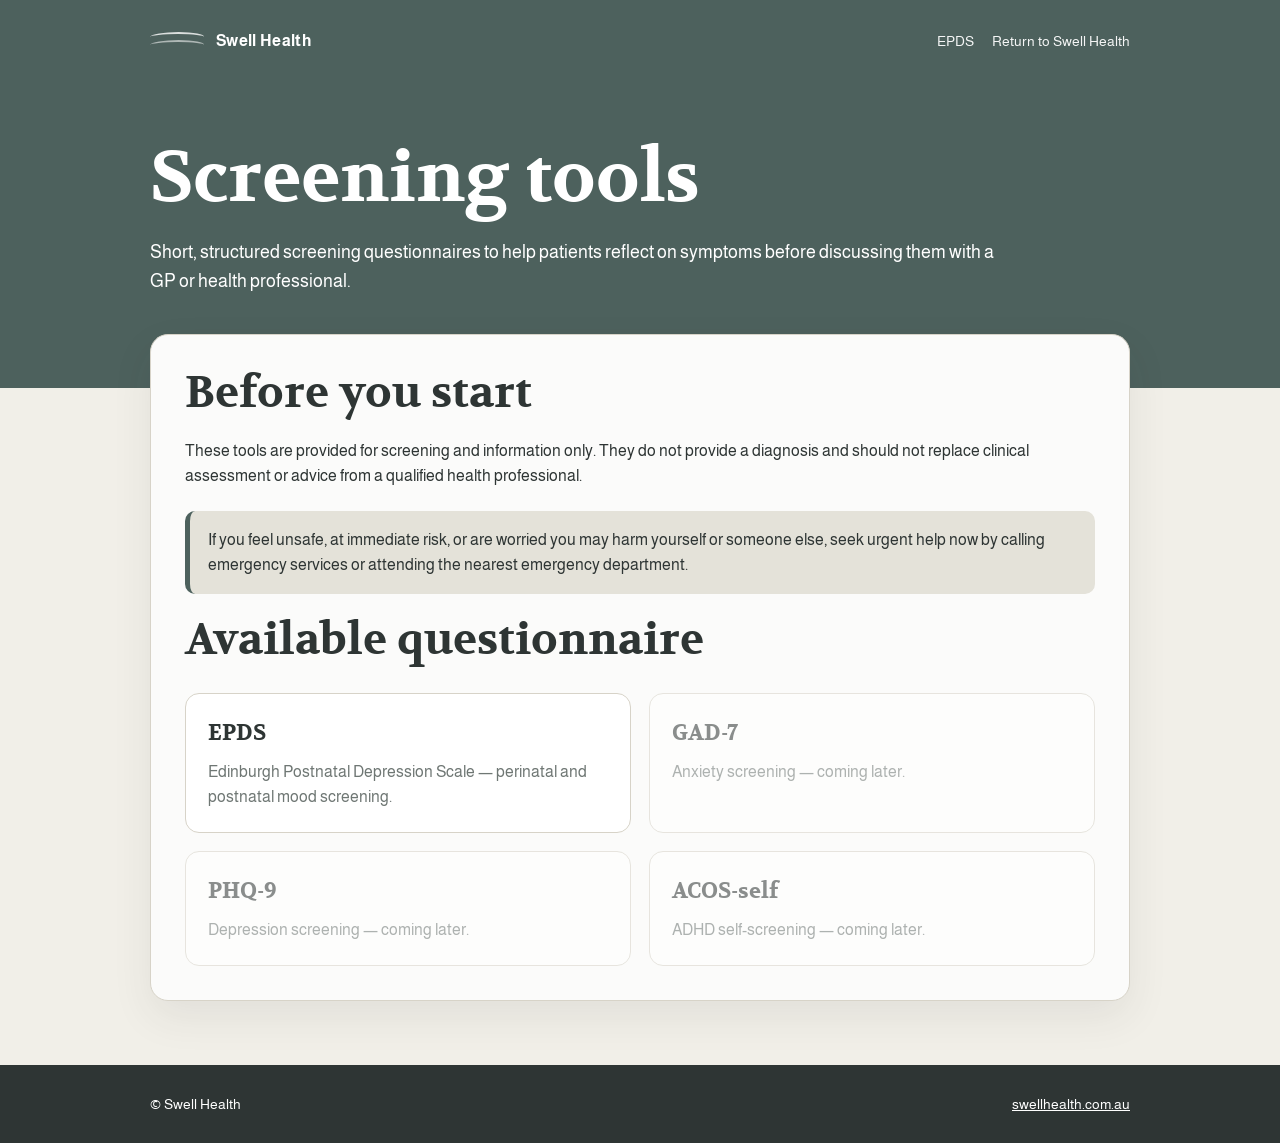
==== index.html @ 53112b9b "Add files via upload" ====
<!doctype html>
<html lang="en-AU">
<head>
  <meta charset="utf-8">
  <meta name="viewport" content="width=device-width, initial-scale=1">
  <title>Swell Health Screening Tools</title>
  <meta name="description" content="Mental health screening tools for Swell Health.">
  <link rel="stylesheet" href="style.css">
</head>
<body class="page-home">
  <header class="site-header">
    <div class="header-inner">
      <a class="brand" href="index.html" aria-label="Swell Health Screening Tools home">
        <span class="brand-mark" aria-hidden="true"></span>
        <span>Swell Health</span>
      </a>
      <nav class="nav-links" aria-label="Primary">
        <a href="epds.html">EPDS</a>
        <a href="https://swellhealth.com.au">Return to Swell Health</a>
      </nav>
    </div>
  </header>

  <section class="hero">
    <div class="hero-inner">
      <h1>Screening tools</h1>
      <p>Short, structured screening questionnaires to help patients reflect on symptoms before discussing them with a GP or health professional.</p>
    </div>
  </section>

  <main>
    <div class="container">
      <section class="card home-card">
        <h2>Before you start</h2>
        <p>These tools are provided for screening and information only. They do not provide a diagnosis and should not replace clinical assessment or advice from a qualified health professional.</p>
        <div class="notice">
          If you feel unsafe, at immediate risk, or are worried you may harm yourself or someone else, seek urgent help now by calling emergency services or attending the nearest emergency department.
        </div>

        <h2>Available questionnaire</h2>
        <div class="grid" aria-label="Questionnaire list">
          <a class="tool-card" href="epds.html">
            <strong>EPDS</strong>
            <span>Edinburgh Postnatal Depression Scale — perinatal and postnatal mood screening.</span>
          </a>
          <a class="tool-card disabled" href="#" aria-disabled="true">
            <strong>GAD-7</strong>
            <span>Anxiety screening — coming later.</span>
          </a>
          <a class="tool-card disabled" href="#" aria-disabled="true">
            <strong>PHQ-9</strong>
            <span>Depression screening — coming later.</span>
          </a>
          <a class="tool-card disabled" href="#" aria-disabled="true">
            <strong>ACOS-self</strong>
            <span>ADHD self-screening — coming later.</span>
          </a>
        </div>
      </section>
    </div>
  </main>

  <footer class="footer">
    <div class="footer-inner">
      <span>© Swell Health</span>
      <a href="https://swellhealth.com.au">swellhealth.com.au</a>
    </div>
  </footer>
</body>
</html>
---- style.css ----
@import url('https://fonts.googleapis.com/css2?family=Almarai:wght@300;400;700&family=Volkhov:wght@400;700&display=swap');

:root {
  --swell-white: #fbfbfa;
  --swell-light: #e4e2d9;
  --swell-sand: #f1efe8;
  --swell-coral: #cf987b;
  --swell-green: #4d615d;
  --swell-charcoal: #2e3534;
  --swell-muted: #6f7774;
  --swell-border: #d7d3c8;
  --swell-alert-bg: #fff4ef;
  --swell-alert-border: #cf987b;
  --max-width: 980px;
}

* { box-sizing: border-box; }

html { scroll-behavior: smooth; }

body {
  margin: 0;
  font-family: 'Almarai', Arial, sans-serif;
  color: var(--swell-charcoal);
  background: var(--swell-sand);
  font-size: 16px;
  line-height: 1.6;
}

body.page-home {
  background: linear-gradient(180deg, var(--swell-green) 0 360px, var(--swell-sand) 360px 100%);
}

.site-header {
  background: var(--swell-green);
  color: white;
  padding: 28px 24px;
}

.header-inner {
  max-width: var(--max-width);
  margin: 0 auto;
  display: flex;
  align-items: center;
  justify-content: space-between;
  gap: 24px;
}

.brand {
  text-decoration: none;
  color: white;
  display: inline-flex;
  align-items: center;
  gap: 12px;
  font-weight: 700;
  letter-spacing: .02em;
}

.brand-mark {
  width: 54px;
  height: 24px;
  display: inline-block;
  position: relative;
}
.brand-mark::before,
.brand-mark::after {
  content: '';
  position: absolute;
  left: 0;
  right: 0;
  height: 8px;
  border-top: 2px solid currentColor;
  border-radius: 50%;
  transform: skewX(-18deg);
}
.brand-mark::before { top: 3px; opacity: .8; }
.brand-mark::after { top: 11px; opacity: .55; }

.nav-links {
  display: flex;
  gap: 18px;
  align-items: center;
  font-size: 14px;
}
.nav-links a { color: white; text-decoration: none; opacity: .94; }
.nav-links a:hover { text-decoration: underline; }

.hero {
  color: white;
  padding: 56px 24px 92px;
  background: var(--swell-green);
}

.hero-inner {
  max-width: var(--max-width);
  margin: 0 auto;
}

h1, h2, h3 {
  font-family: 'Volkhov', Georgia, serif;
  line-height: 1.15;
  margin: 0 0 18px;
  color: inherit;
}

h1 { font-size: clamp(42px, 6vw, 72px); font-weight: 700; }
h2 { font-size: clamp(30px, 4vw, 44px); }
h3 { font-size: 24px; }

.hero p {
  max-width: 850px;
  font-size: 18px;
  margin: 0;
}

main { padding: 0 24px 64px; }
.container {
  max-width: var(--max-width);
  margin: 0 auto;
}

.card {
  background: var(--swell-white);
  border: 1px solid var(--swell-border);
  border-radius: 18px;
  padding: 34px;
  box-shadow: 0 16px 40px rgba(46, 53, 52, 0.08);
}

.home-card { margin-top: -54px; }

.grid {
  display: grid;
  grid-template-columns: repeat(2, minmax(0, 1fr));
  gap: 18px;
  margin-top: 26px;
}

.tool-card {
  display: block;
  text-decoration: none;
  color: var(--swell-charcoal);
  border: 1px solid var(--swell-border);
  border-radius: 14px;
  padding: 22px;
  background: white;
  transition: transform .15s ease, box-shadow .15s ease, border-color .15s ease;
}
.tool-card:hover {
  transform: translateY(-2px);
  box-shadow: 0 10px 24px rgba(46, 53, 52, 0.08);
  border-color: var(--swell-coral);
}
.tool-card strong {
  font-family: 'Volkhov', Georgia, serif;
  font-size: 22px;
  display: block;
  margin-bottom: 8px;
}
.tool-card span { color: var(--swell-muted); }
.tool-card.disabled { opacity: .55; pointer-events: none; }

.notice {
  background: var(--swell-light);
  border-left: 5px solid var(--swell-green);
  padding: 16px 18px;
  border-radius: 10px;
  margin: 22px 0;
}

.questionnaire-shell {
  margin-top: -54px;
}

.questionnaire-meta {
  color: var(--swell-muted);
  margin-bottom: 22px;
}

.progress-wrap {
  margin: 26px 0 24px;
}
.progress-text {
  font-size: 14px;
  color: var(--swell-muted);
  margin-bottom: 8px;
}
.progress-track {
  height: 8px;
  background: var(--swell-light);
  border-radius: 99px;
  overflow: hidden;
}
.progress-bar {
  width: 0;
  height: 100%;
  background: var(--swell-coral);
  transition: width .2s ease;
}

.question {
  border-top: 1px solid var(--swell-border);
  padding: 24px 0;
}
.question:first-of-type { border-top: 0; }
.question legend {
  font-weight: 700;
  margin-bottom: 14px;
  padding: 0;
}
.option {
  display: flex;
  align-items: flex-start;
  gap: 10px;
  padding: 9px 0;
  cursor: pointer;
}
.option input { margin-top: 6px; accent-color: var(--swell-green); }

.actions {
  display: flex;
  gap: 12px;
  flex-wrap: wrap;
  margin-top: 28px;
}

.button {
  appearance: none;
  border: 0;
  border-radius: 999px;
  background: var(--swell-green);
  color: white;
  padding: 13px 22px;
  font-weight: 700;
  text-decoration: none;
  cursor: pointer;
  display: inline-flex;
  align-items: center;
  justify-content: center;
  min-height: 46px;
}
.button.secondary {
  background: transparent;
  color: var(--swell-green);
  border: 1px solid var(--swell-green);
}
.button.coral { background: var(--swell-coral); }
.button:hover { filter: brightness(.97); }

.error {
  display: none;
  margin-top: 18px;
  color: #8a3c2b;
  font-weight: 700;
}

.result {
  display: none;
  margin-top: 30px;
  padding: 26px;
  border-radius: 16px;
  background: var(--swell-light);
  border: 1px solid var(--swell-border);
}
.result-score {
  font-family: 'Volkhov', Georgia, serif;
  font-size: 42px;
  line-height: 1;
  margin: 4px 0 12px;
}
.result h2 { margin-bottom: 8px; }

.safety-alert {
  display: none;
  margin-top: 18px;
  padding: 18px;
  border-radius: 12px;
  background: var(--swell-alert-bg);
  border: 1px solid var(--swell-alert-border);
}
.safety-alert strong { display: block; margin-bottom: 6px; }

.footer {
  background: var(--swell-charcoal);
  color: white;
  padding: 28px 24px;
  font-size: 14px;
}
.footer-inner {
  max-width: var(--max-width);
  margin: 0 auto;
  display: flex;
  justify-content: space-between;
  gap: 18px;
  flex-wrap: wrap;
}
.footer a { color: white; }

@media (max-width: 740px) {
  .header-inner { align-items: flex-start; flex-direction: column; }
  .nav-links { flex-wrap: wrap; }
  .grid { grid-template-columns: 1fr; }
  .card { padding: 24px; }
  .hero { padding-top: 34px; }
  main { padding-left: 16px; padding-right: 16px; }
}
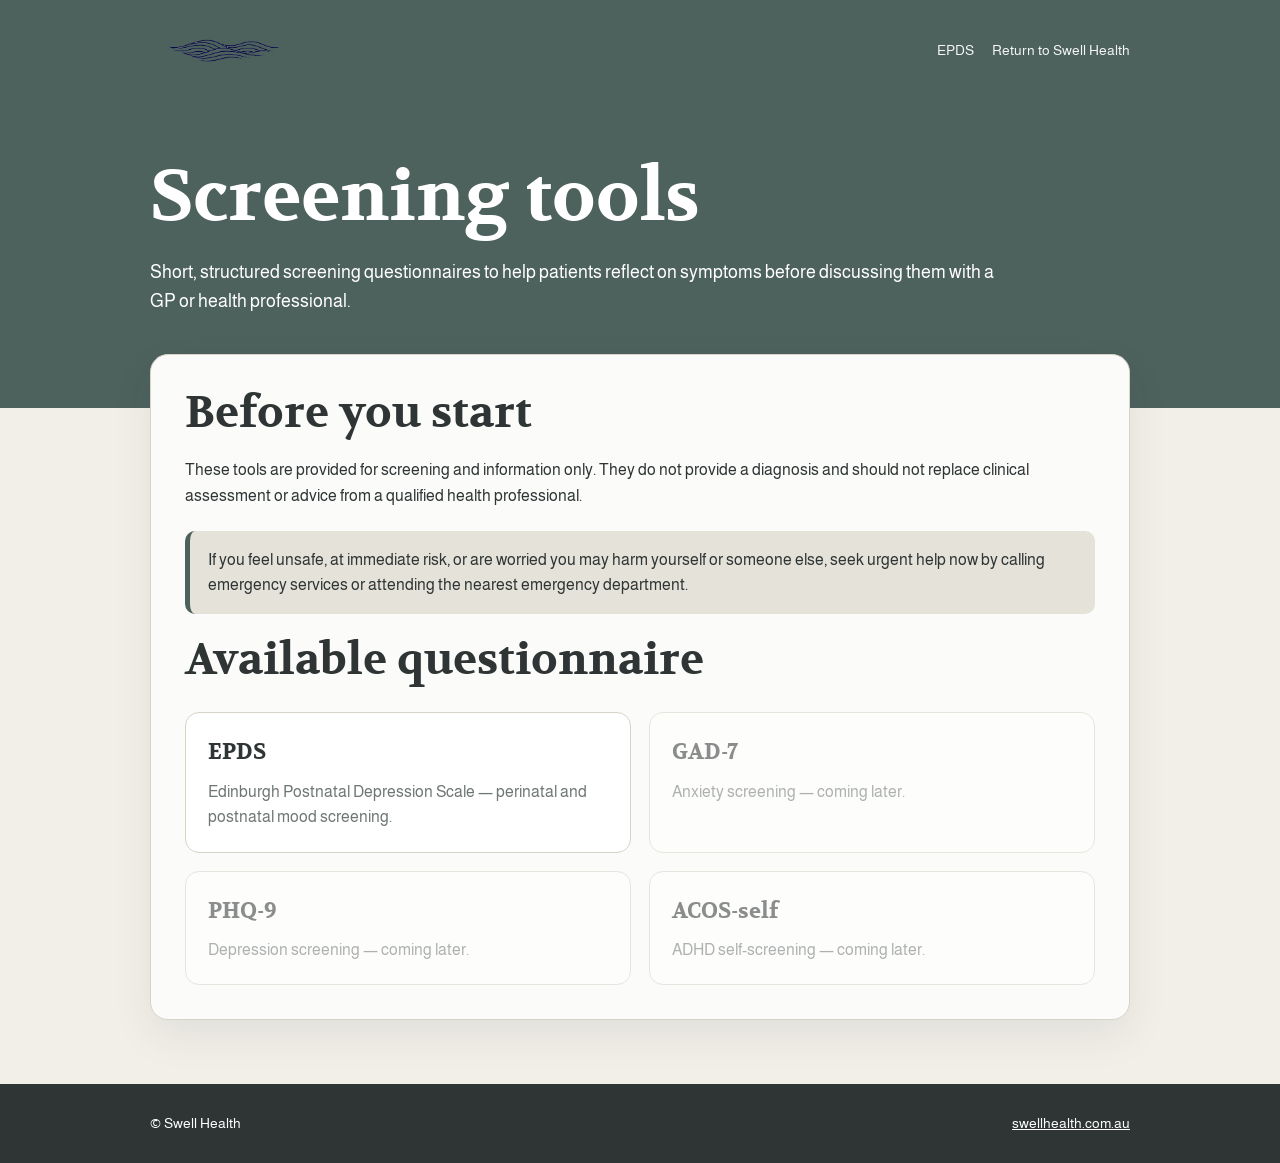
==== commit 1dca08f5: "Add files via upload" ====
--- a/index.html
+++ b/index.html
@@ -11,8 +11,8 @@
   <header class="site-header">
     <div class="header-inner">
       <a class="brand" href="index.html" aria-label="Swell Health Screening Tools home">
-        <span class="brand-mark" aria-hidden="true"></span>
-        <span>Swell Health</span>
+        <img class="brand-logo" src="logo.png" alt="Swell Health">
+        <span class="brand-text">Swell Health</span>
       </a>
       <nav class="nav-links" aria-label="Primary">
         <a href="epds.html">EPDS</a>
--- a/style.css
+++ b/style.css
@@ -304,3 +304,31 @@
   .hero { padding-top: 34px; }
   main { padding-left: 16px; padding-right: 16px; }
 }
+
+.brand-logo {
+  width: 148px;
+  height: auto;
+  display: block;
+}
+.brand-text {
+  position: absolute;
+  width: 1px;
+  height: 1px;
+  padding: 0;
+  margin: -1px;
+  overflow: hidden;
+  clip: rect(0, 0, 0, 0);
+  white-space: nowrap;
+  border: 0;
+}
+.result a,
+.score-guidance a {
+  color: var(--swell-green);
+  font-weight: 700;
+}
+.score-guidance {
+  margin-top: 18px;
+  padding-top: 14px;
+  border-top: 1px solid var(--swell-border);
+  color: var(--swell-charcoal);
+}
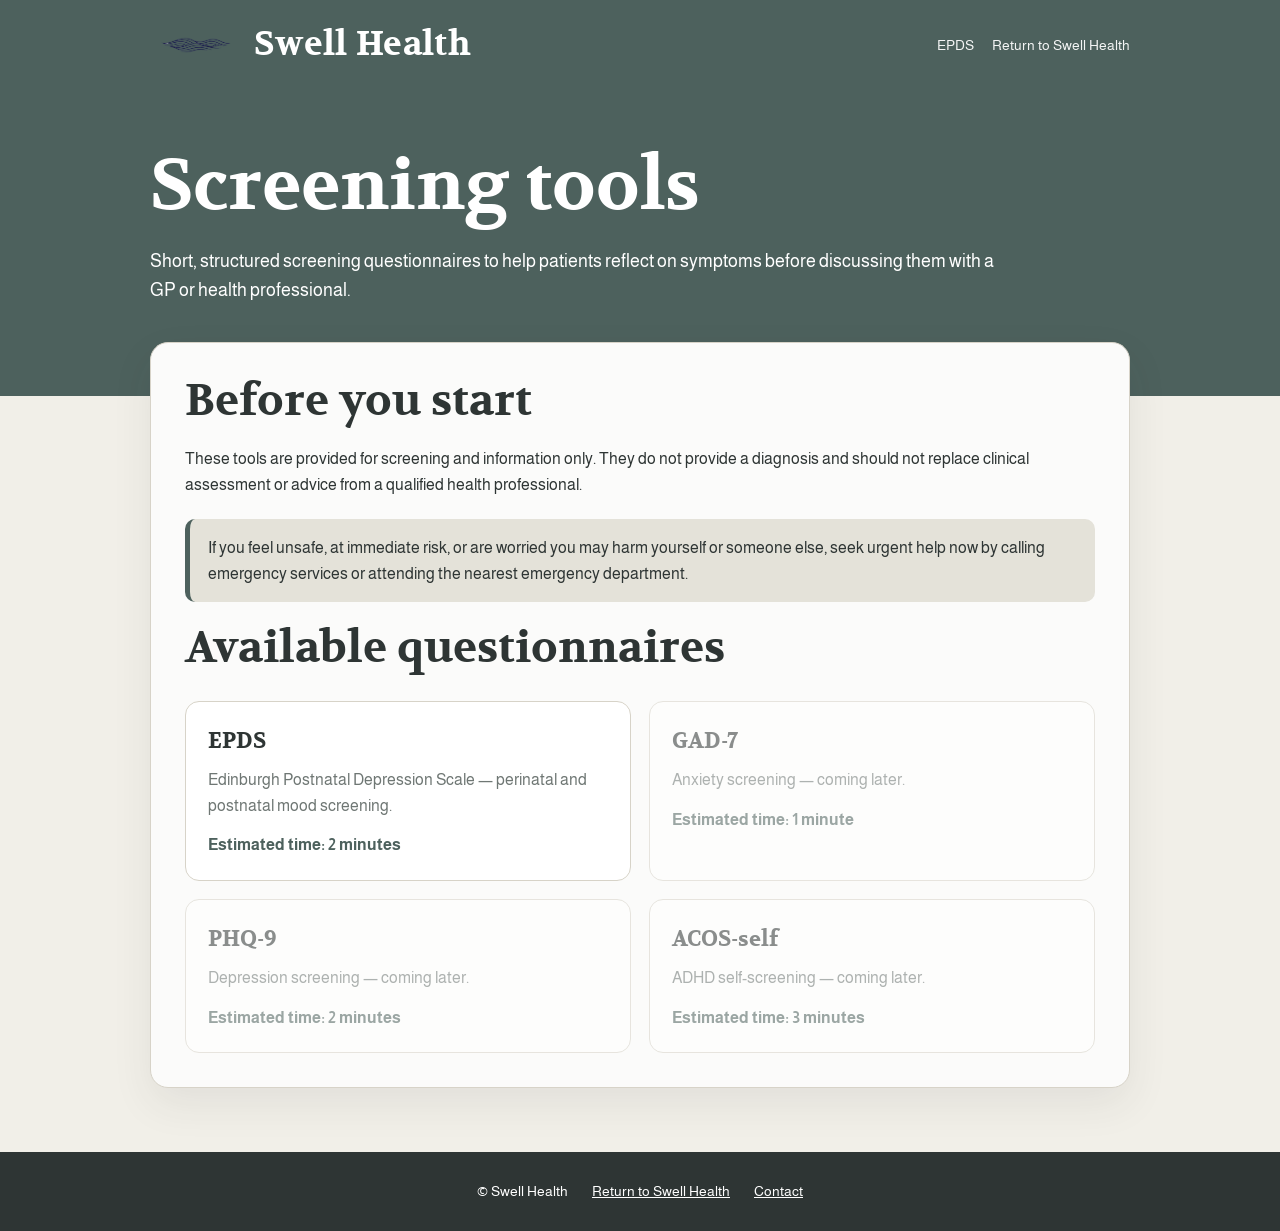
==== commit 79fe183c: "Version 1.2 - header footer and questionnaire times header footer and questionnaire times" ====
--- a/index.html
+++ b/index.html
@@ -10,13 +10,13 @@
 <body class="page-home">
   <header class="site-header">
     <div class="header-inner">
-      <a class="brand" href="index.html" aria-label="Swell Health Screening Tools home">
+      <a class="brand" href="https://www.swellhealth.com.au" aria-label="Swell Health main website">
         <img class="brand-logo" src="logo.png" alt="Swell Health">
         <span class="brand-text">Swell Health</span>
       </a>
       <nav class="nav-links" aria-label="Primary">
         <a href="epds.html">EPDS</a>
-        <a href="https://swellhealth.com.au">Return to Swell Health</a>
+        <a href="https://www.swellhealth.com.au">Return to Swell Health</a>
       </nav>
     </div>
   </header>
@@ -37,23 +37,27 @@
           If you feel unsafe, at immediate risk, or are worried you may harm yourself or someone else, seek urgent help now by calling emergency services or attending the nearest emergency department.
         </div>
 
-        <h2>Available questionnaire</h2>
+        <h2>Available questionnaires</h2>
         <div class="grid" aria-label="Questionnaire list">
           <a class="tool-card" href="epds.html">
             <strong>EPDS</strong>
             <span>Edinburgh Postnatal Depression Scale — perinatal and postnatal mood screening.</span>
+            <em class="time-estimate">Estimated time: 2 minutes</em>
           </a>
           <a class="tool-card disabled" href="#" aria-disabled="true">
             <strong>GAD-7</strong>
             <span>Anxiety screening — coming later.</span>
+            <em class="time-estimate">Estimated time: 1 minute</em>
           </a>
           <a class="tool-card disabled" href="#" aria-disabled="true">
             <strong>PHQ-9</strong>
             <span>Depression screening — coming later.</span>
+            <em class="time-estimate">Estimated time: 2 minutes</em>
           </a>
           <a class="tool-card disabled" href="#" aria-disabled="true">
             <strong>ACOS-self</strong>
             <span>ADHD self-screening — coming later.</span>
+            <em class="time-estimate">Estimated time: 3 minutes</em>
           </a>
         </div>
       </section>
@@ -63,7 +67,8 @@
   <footer class="footer">
     <div class="footer-inner">
       <span>© Swell Health</span>
-      <a href="https://swellhealth.com.au">swellhealth.com.au</a>
+      <a href="https://www.swellhealth.com.au">Return to Swell Health</a>
+      <a href="https://www.swellhealth.com.au/contact">Contact</a>
     </div>
   </footer>
 </body>
--- a/style.css
+++ b/style.css
@@ -290,8 +290,8 @@
   max-width: var(--max-width);
   margin: 0 auto;
   display: flex;
-  justify-content: space-between;
-  gap: 18px;
+  justify-content: center;
+  gap: 24px;
   flex-wrap: wrap;
 }
 .footer a { color: white; }
@@ -306,20 +306,19 @@
 }
 
 .brand-logo {
-  width: 148px;
+  width: 92px;
+  max-height: 58px;
   height: auto;
   display: block;
+  object-fit: contain;
 }
 .brand-text {
-  position: absolute;
-  width: 1px;
-  height: 1px;
-  padding: 0;
-  margin: -1px;
-  overflow: hidden;
-  clip: rect(0, 0, 0, 0);
+  font-family: 'Volkhov', Georgia, serif;
+  font-size: clamp(24px, 3vw, 34px);
+  font-weight: 700;
+  line-height: 1;
+  color: white;
   white-space: nowrap;
-  border: 0;
 }
 .result a,
 .score-guidance a {
@@ -332,3 +331,11 @@
   border-top: 1px solid var(--swell-border);
   color: var(--swell-charcoal);
 }
+
+.time-estimate {
+  display: block;
+  margin-top: 14px;
+  color: var(--swell-green);
+  font-style: normal;
+  font-weight: 700;
+}
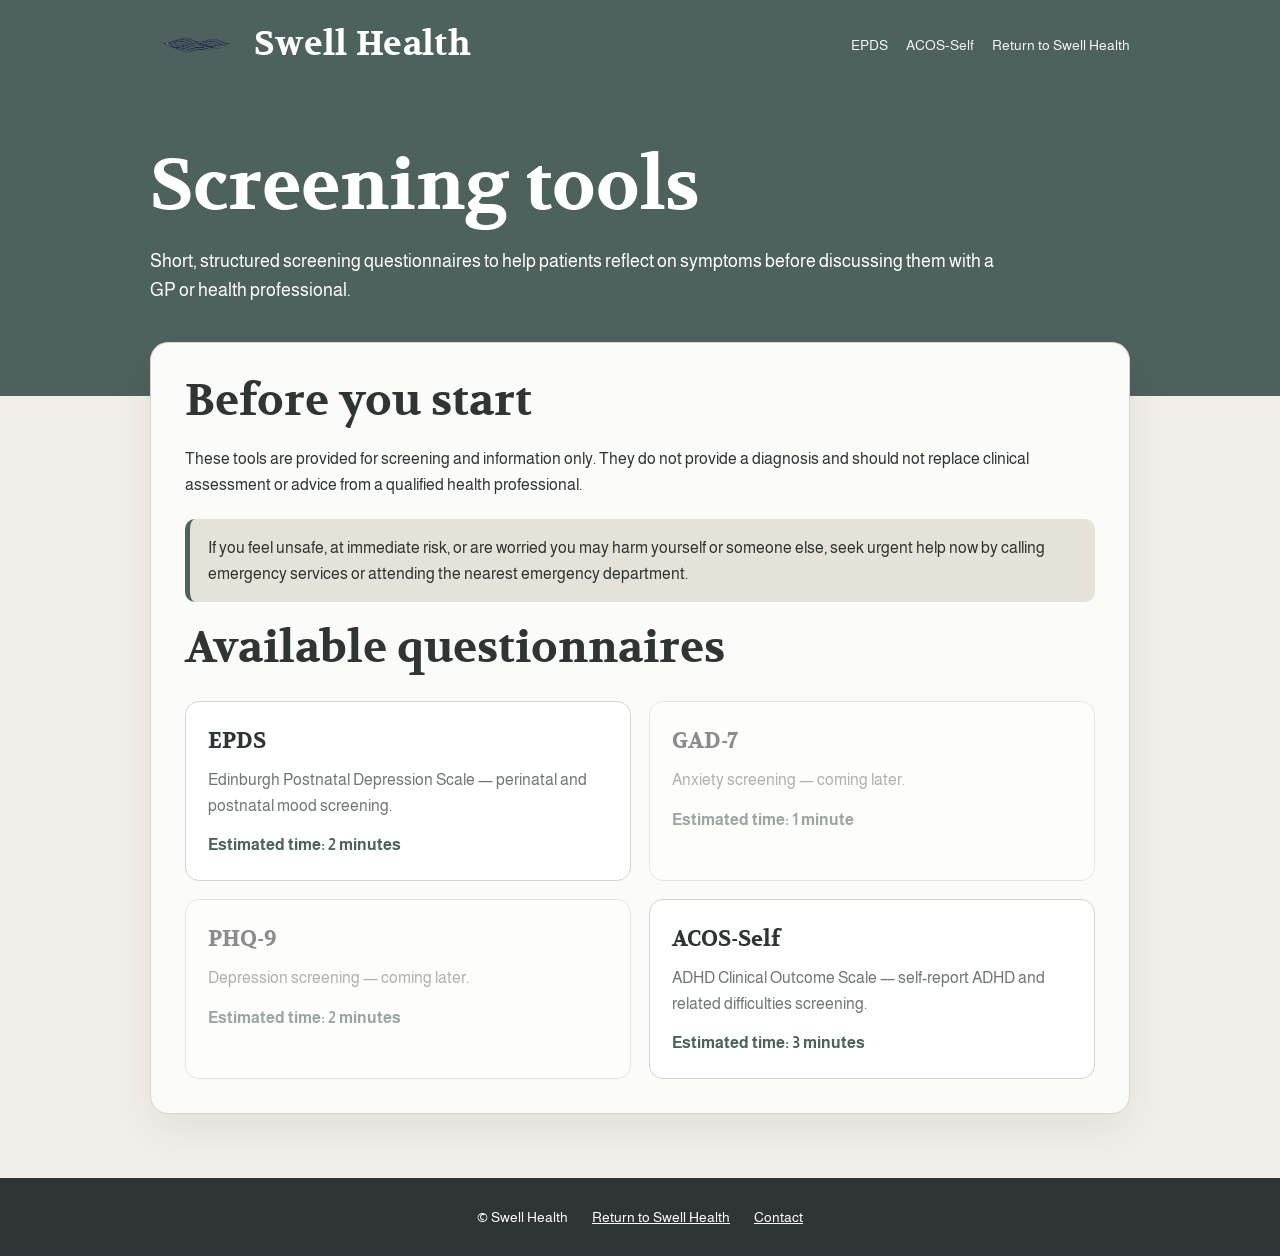
==== commit 9b0875d3: "Version 1.3 - add ACOS-Self and shared questionnaire engine" ====
--- a/index.html
+++ b/index.html
@@ -16,6 +16,7 @@
       </a>
       <nav class="nav-links" aria-label="Primary">
         <a href="epds.html">EPDS</a>
+        <a href="acos.html">ACOS-Self</a>
         <a href="https://www.swellhealth.com.au">Return to Swell Health</a>
       </nav>
     </div>
@@ -33,9 +34,7 @@
       <section class="card home-card">
         <h2>Before you start</h2>
         <p>These tools are provided for screening and information only. They do not provide a diagnosis and should not replace clinical assessment or advice from a qualified health professional.</p>
-        <div class="notice">
-          If you feel unsafe, at immediate risk, or are worried you may harm yourself or someone else, seek urgent help now by calling emergency services or attending the nearest emergency department.
-        </div>
+        <div class="notice">If you feel unsafe, at immediate risk, or are worried you may harm yourself or someone else, seek urgent help now by calling emergency services or attending the nearest emergency department.</div>
 
         <h2>Available questionnaires</h2>
         <div class="grid" aria-label="Questionnaire list">
@@ -54,9 +53,9 @@
             <span>Depression screening — coming later.</span>
             <em class="time-estimate">Estimated time: 2 minutes</em>
           </a>
-          <a class="tool-card disabled" href="#" aria-disabled="true">
-            <strong>ACOS-self</strong>
-            <span>ADHD self-screening — coming later.</span>
+          <a class="tool-card" href="acos.html">
+            <strong>ACOS-Self</strong>
+            <span>ADHD Clinical Outcome Scale — self-report ADHD and related difficulties screening.</span>
             <em class="time-estimate">Estimated time: 3 minutes</em>
           </a>
         </div>
@@ -65,11 +64,7 @@
   </main>
 
   <footer class="footer">
-    <div class="footer-inner">
-      <span>© Swell Health</span>
-      <a href="https://www.swellhealth.com.au">Return to Swell Health</a>
-      <a href="https://www.swellhealth.com.au/contact">Contact</a>
-    </div>
+    <div class="footer-inner"><span>© Swell Health</span><a href="https://www.swellhealth.com.au">Return to Swell Health</a><a href="https://www.swellhealth.com.au/contact">Contact</a></div>
   </footer>
 </body>
 </html>
